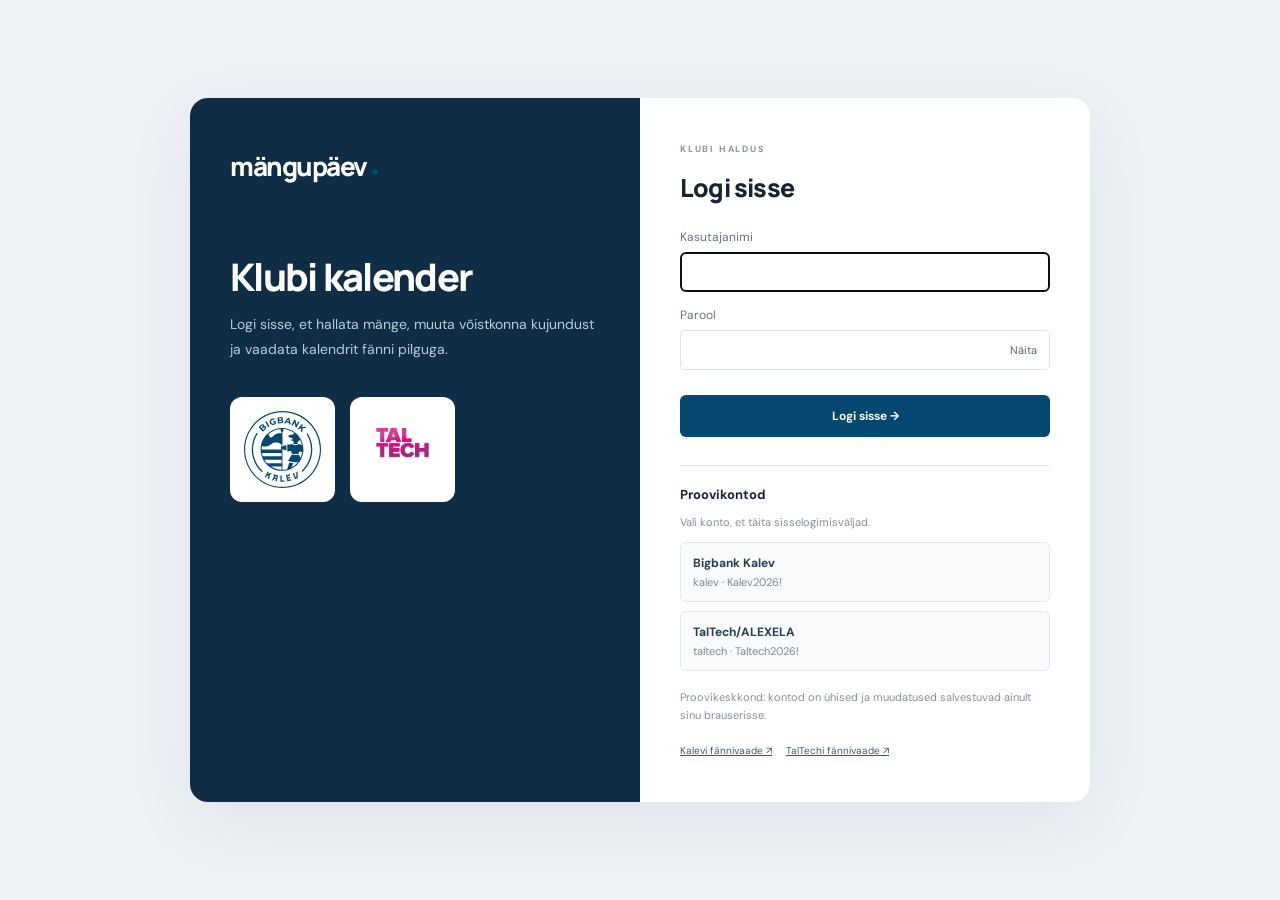
==== login.html @ 4d750b88 "Add Kalev and TalTech demo login with separate club calendars" ====
<!doctype html>
<html lang="et"><head><meta charset="utf-8"><meta name="viewport" content="width=device-width,initial-scale=1"><title>Logi sisse · mängupäev</title><link rel="stylesheet" href="style.css"></head>
<body class="login-page"><div class="login-shell"><section class="login-intro"><a class="brand" href="login.html">mängupäev<span>●</span></a><h1>Klubi kalender</h1><p>Logi sisse, et hallata mänge, muuta võistkonna kujundust ja vaadata kalendrit fänni pilguga.</p><div class="login-clubs"><img src="assets/bigbank-kalev.svg" alt="Bigbank Kalev"><img src="assets/taltech-alexela.webp" alt="TalTech/ALEXELA"></div></section><section class="login-card"><p class="eyebrow">KLUBI HALDUS</p><h2>Logi sisse</h2><form id="loginForm"><label>Kasutajanimi<input name="username" autocomplete="username" required autofocus></label><label>Parool<div class="password-field"><input name="password" type="password" autocomplete="current-password" required><button type="button" id="showPassword" aria-label="Näita parooli">Näita</button></div></label><p id="loginError" role="alert" hidden>Kasutajanimi või parool on vale.</p><button class="primary" type="submit">Logi sisse →</button></form><div class="try-accounts"><h3>Proovikontod</h3><p>Vali konto, et täita sisselogimisväljad.</p><button type="button" data-account="kalev"><b>Bigbank Kalev</b><span>kalev · Kalev2026!</span></button><button type="button" data-account="taltech"><b>TalTech/ALEXELA</b><span>taltech · Taltech2026!</span></button></div><p class="login-note">Proovikeskkond: kontod on ühised ja muudatused salvestuvad ainult sinu brauserisse.</p><div class="fan-links"><a href="index.html?club=kalev">Kalevi fännivaade ↗</a><a href="index.html?club=taltech">TalTechi fännivaade ↗</a></div></section></div><script src="auth.js"></script><script src="login.js"></script></body></html>
---- style.css ----
@import url('https://fonts.googleapis.com/css2?family=DM+Sans:wght@400;500;600;700&family=Manrope:wght@400;600;700;800&display=swap');
*{box-sizing:border-box}body{margin:0;background:#f6f7f9;color:#172334;font:14px 'DM Sans',sans-serif}button,input,select{font:inherit}button,a{cursor:pointer}button{border:0}aside{width:245px;position:fixed;height:100vh;padding:35px 25px;background:white;border-right:1px solid #e5e8ed}.brand{font:800 26px Manrope,sans-serif;text-decoration:none;color:#172334;letter-spacing:-1.5px}.brand span{color:var(--team-accent);font-size:15px;padding-left:4px}.club{margin:48px 0 35px;display:flex;gap:12px;align-items:center}.crest{display:grid;place-items:center;background:#142c46;color:white;font:800 25px Manrope;width:43px;height:49px;clip-path:polygon(0 0,100% 0,100% 75%,50% 100%,0 75%)}small{display:block;font-size:11px;color:#7f8795;font-weight:400;margin-top:6px}nav button{display:block;width:100%;text-align:left;padding:14px 12px;border-radius:7px;margin-bottom:8px;background:white;color:#727c8b}nav .active{background:#edf1f6;color:#1d334b;font-weight:700}.aside-bottom{position:absolute;bottom:30px;font-size:9px;letter-spacing:1px;color:#5f6d7f}.aside-bottom p{font-size:11px;letter-spacing:0;color:#9a9fac}main{margin-left:245px;padding:0 48px;max-width:1600px}header{height:88px;display:flex;justify-content:space-between;align-items:center;color:#788293;font-size:12px}.pill{background:#e9eeeb;color:#597164;padding:8px 12px;border-radius:20px}.hero{min-height:360px;background:var(--team-primary);border-radius:13px;display:flex;justify-content:space-between;overflow:hidden;color:white;padding:38px 42px;position:relative}.eyebrow{font-size:9px;letter-spacing:1.8px;font-weight:700;color:#8594a6;margin:0 0 15px}.hero .eyebrow{color:#b5c5d4}h1{font:800 44px/1.17 Manrope,sans-serif;letter-spacing:-1.7px;margin:0}h1 em{font-style:normal;color:#ffffff}.hero p:not(.eyebrow){font-size:12px;color:#bbc8d6;line-height:1.8}.primary{background:var(--team-accent);color:white;padding:13px 20px;border-radius:6px;font-weight:700;font-size:12px}.hero .primary{margin-top:10px}.hero small{font-size:9px;margin-top:12px;color:#9eafc0}.court{width:35%;position:relative;border:1px solid #577087;border-radius:100px 100px 0 0;margin:-90px -10px -100px 20px;transform:rotate(-17deg);display:flex;align-items:center;justify-content:center;opacity:.5}.court:before{content:'';position:absolute;width:170px;height:170px;border:1px solid #71859a;border-radius:50%}.court:after{content:'';position:absolute;width:90px;height:270px;border:1px solid #71859a;top:0}.court span{font:800 105px Manrope;color:#8298ad;transform:rotate(17deg)}.court p{position:absolute;bottom:100px;font-size:8px!important;letter-spacing:3px}.section-heading{display:flex;align-items:center;gap:18px;margin:38px 0 24px}.section-heading>div:first-child{flex:1}.section-heading .eyebrow{margin-bottom:7px}h2{font:800 25px Manrope;margin:0;letter-spacing:-.8px}.toggle{background:#e9ecf0;padding:4px;border-radius:6px}.toggle button{padding:8px 12px;background:none;color:#89919c;font-size:11px}.toggle .selected{background:white;color:#24354b;border-radius:4px;box-shadow:0 1px 3px #0001}.toolbar{display:flex;justify-content:space-between;align-items:center;margin-bottom:16px}.toolbar>div{display:flex;gap:17px;align-items:center}.arrow{background:white;border:1px solid #e3e7ec;border-radius:5px;width:29px;height:29px;color:#677486}.toolbar b{font-size:13px;min-width:120px;text-align:center}select{border:1px solid #e0e4ea;background:white;padding:8px 12px;border-radius:5px;color:#6b7788;font-size:11px}.event{display:flex;align-items:center;background:white;border:1px solid #e5e8ed;border-radius:8px;margin-bottom:11px;padding:20px 24px;gap:22px}.date{min-width:50px;text-align:center;border-right:1px solid #e9ecf0;padding-right:24px}.date b{font:800 28px Manrope;display:block}.date span{font-size:9px;color:#929ba6;text-transform:uppercase}.event-info{flex:1}.event-info h3{font:800 15px Manrope;margin:8px 0}.tag{font-size:8px;letter-spacing:.8px;color:#9e7159;background:#fcf0e8;border-radius:3px;padding:4px 6px}.tag.away{background:#edf1f5;color:#6b7f96}.meta{font-size:10px;color:#8b94a1}.time{font:700 17px Manrope;text-align:right}.time small{font-size:9px}.outline,.bottom button{padding:10px 15px;border:1px solid #e1e5eb;border-radius:5px;background:white;font-size:10px;color:#42546b}.bottom{background:#edf0f4;display:flex;gap:20px;align-items:center;padding:24px;margin-top:26px;border-radius:8px}.bottom>span{font-size:24px;color:#54718e}.bottom div{flex:1}.bottom h3{margin:0 0 7px;font-size:12px}.bottom p{font-size:10px;color:#8a94a2;margin:0}footer{display:flex;justify-content:space-between;font-weight:700;color:#9da6b0;padding:30px 0;font-size:11px}footer span{font-size:9px;font-weight:400}dialog{border:0;border-radius:14px;width:460px;max-width:95vw;padding:30px;color:#172334;box-shadow:0 24px 100px #12243c44}dialog::backdrop{background:#10243a88}dialog p{line-height:1.7;color:#6b7889;font-size:13px}dialog h2{margin-bottom:20px}.close{float:right;background:none;font-size:24px;color:#7f8995}label{display:block;font-size:12px;margin:15px 0;color:#657286}input,form select{display:block;width:100%;padding:11px;border:1px solid #dbe1e8;border-radius:5px;margin-top:7px}.form-row{display:flex;gap:16px}.form-row label{width:50%}form .primary{width:100%;margin-top:10px}.notice{padding:16px;background:#f2f5f8;margin-top:20px;border-radius:6px;font-size:12px}.notice p{font-size:11px}.grid{display:grid;grid-template-columns:repeat(7,1fr);gap:1px;background:#e1e6ec;border:1px solid #e1e6ec}.cell{min-height:105px;background:white;padding:9px;font-size:11px}.cell.empty{background:#f2f4f7}.cell button{background:#fbece6;display:block;width:100%;text-align:left;padding:5px;margin-top:6px;font-size:9px;border-radius:3px;color:#7b4a36}.weekday{padding:10px;background:#edf1f5;text-align:center;font-size:10px}.empty-state{padding:40px;text-align:center;color:#7b8797;background:white;border-radius:8px}.delete{color:#a84343;background:none;padding:8px;font-size:11px}[hidden]{display:none!important}@media(max-width:900px){aside{width:185px;padding:25px 16px}main{margin-left:185px;padding:0 25px}.brand{font-size:23px}.hero{padding:30px}.court{display:none}h1{font-size:36px}.event{gap:13px;padding:18px 13px}.date{padding-right:13px}.bottom{gap:12px}.bottom button{max-width:110px}}@media(max-width:650px){aside{position:static;width:100%;height:auto;padding:18px 20px;display:flex;align-items:center;justify-content:space-between}.club,.aside-bottom{display:none}nav{display:flex}nav button{font-size:10px;padding:8px;margin:0;width:auto}.brand{font-size:21px}main{margin:0;padding:0 18px}header{height:60px}.hero{padding:27px 23px;min-height:330px}h1{font-size:34px}.hero .eyebrow{font-size:8px;letter-spacing:1px}.section-heading{margin-top:28px;flex-wrap:wrap}.section-heading h2{font-size:23px}.event{flex-wrap:wrap}.event-info{min-width:145px}.event .outline{margin-left:auto}.bottom{align-items:flex-start;flex-wrap:wrap}.bottom button{max-width:none;margin-left:35px}footer{gap:15px}.cell{min-height:85px;padding:5px}.cell button{font-size:8px;overflow-wrap:anywhere}.desktop{display:none}}

:root{--team-primary:#044771;--team-accent:#044771}.club-logo{width:48px;height:52px;object-fit:contain}.hero{background:var(--team-primary);align-items:center;min-height:290px}.hero>div:first-child{max-width:65%}.hero .primary{background:white;color:var(--team-primary)}.hero-logo{background:white;border-radius:50%;width:200px;height:200px;padding:28px;display:grid;place-items:center}.hero-logo img{width:100%;height:100%;object-fit:contain}.hero h1{font-size:42px}.hero p:not(.eyebrow){color:#fff}.hero small,.hero .eyebrow{color:#e2eef7}.periods{display:flex;gap:8px;margin-bottom:20px;flex-wrap:wrap}.periods button{padding:10px 16px;background:#e9edf2;color:#657286;border-radius:6px;font-size:12px}.periods .selected{background:var(--team-primary);color:white}.game-facts{display:flex;gap:14px;flex-wrap:wrap;color:#64758a;font-size:11px;margin-top:10px}.game-notes{white-space:pre-wrap;line-height:1.6;font-size:12px;margin:10px 0 0;color:#435469;overflow-wrap:anywhere}.ticket-link{color:var(--team-primary);display:inline-block;font-size:11px;margin-top:10px}.date{min-width:80px}.date span{font-size:10px;white-space:nowrap}.export-row{text-align:right;margin-top:22px}textarea{font:inherit;width:100%;display:block;border:1px solid #dbe1e8;border-radius:5px;margin-top:7px;padding:11px;resize:vertical}input[type=color]{height:42px;padding:4px}nav .active{color:var(--team-primary)}.event-info h3{overflow-wrap:anywhere}.tag{background:#edf3f8;color:var(--team-primary)}@media(max-width:650px){.hero-logo{width:95px;height:95px;padding:13px;flex-shrink:0}.hero{gap:12px;padding:25px 20px;min-height:270px}.hero h1{font-size:28px}.hero>div:first-child{max-width:calc(100% - 105px)}.hero .primary{padding:11px;font-size:10px}.hero .eyebrow{font-size:7px}.hero p:not(.eyebrow){font-size:11px}.hero small{font-size:8px}.section-heading{gap:10px}.event{align-items:flex-start}.event-info{min-width:130px}.date{min-width:60px}.time{font-size:15px}}

.nav-link{display:block;font:inherit;font-size:11px;text-decoration:none;color:#6b7889;padding:12px;background:none;text-align:left}.login-page{min-height:100vh;display:grid;place-items:center;padding:35px 20px;background:#eef2f6}.login-shell{display:grid;grid-template-columns:1fr 1fr;width:900px;max-width:100%;background:white;border-radius:18px;box-shadow:0 20px 70px #17304712;overflow:hidden}.login-intro{padding:50px 40px;background:#102d46;color:white}.login-intro .brand{color:white}.login-intro h1{margin-top:70px;font-size:38px}.login-intro p{line-height:1.8;color:#b9cad9}.login-clubs{display:flex;gap:15px;margin-top:35px}.login-clubs img{width:105px;height:105px;object-fit:contain;background:white;border-radius:12px;padding:14px}.login-card{padding:45px 40px}.login-card h2{margin-bottom:24px}.login-card form>.primary{width:100%;margin-top:10px}.password-field{display:flex;border:1px solid #dbe1e8;border-radius:5px;margin-top:7px;overflow:hidden}.password-field input{border:0;margin:0;min-width:0}.password-field button{background:white;font-size:11px;color:#53677c;padding:0 12px}.try-accounts{margin-top:28px;border-top:1px solid #e5e9ef;padding-top:20px}.try-accounts h3{font-size:13px;margin:0}.try-accounts p,.login-note{font-size:11px;line-height:1.6;color:#8390a0}.try-accounts button{display:block;width:100%;text-align:left;border:1px solid #e1e7ed;background:#f8fafc;padding:12px;border-radius:6px;margin-top:9px}.try-accounts b{display:block;color:#253e55;font-size:12px}.try-accounts span{display:block;margin-top:4px;color:#7a899a;font-size:11px}.fan-links{display:flex;gap:14px;margin-top:20px}.fan-links a{font-size:10px;color:#365c7c}.login-note{margin-top:18px}#loginError{color:#a52239;font-size:12px}@media(max-width:650px){.login-shell{grid-template-columns:1fr}.login-intro{padding:25px}.login-intro h1{margin-top:30px;font-size:28px}.login-intro p{font-size:12px}.login-clubs{margin-top:20px}.login-clubs img{width:65px;height:65px;padding:8px}.login-card{padding:28px 25px}.login-page{padding:15px}nav .nav-link{font-size:9px;padding:8px}.login-intro .brand{font-size:24px}}
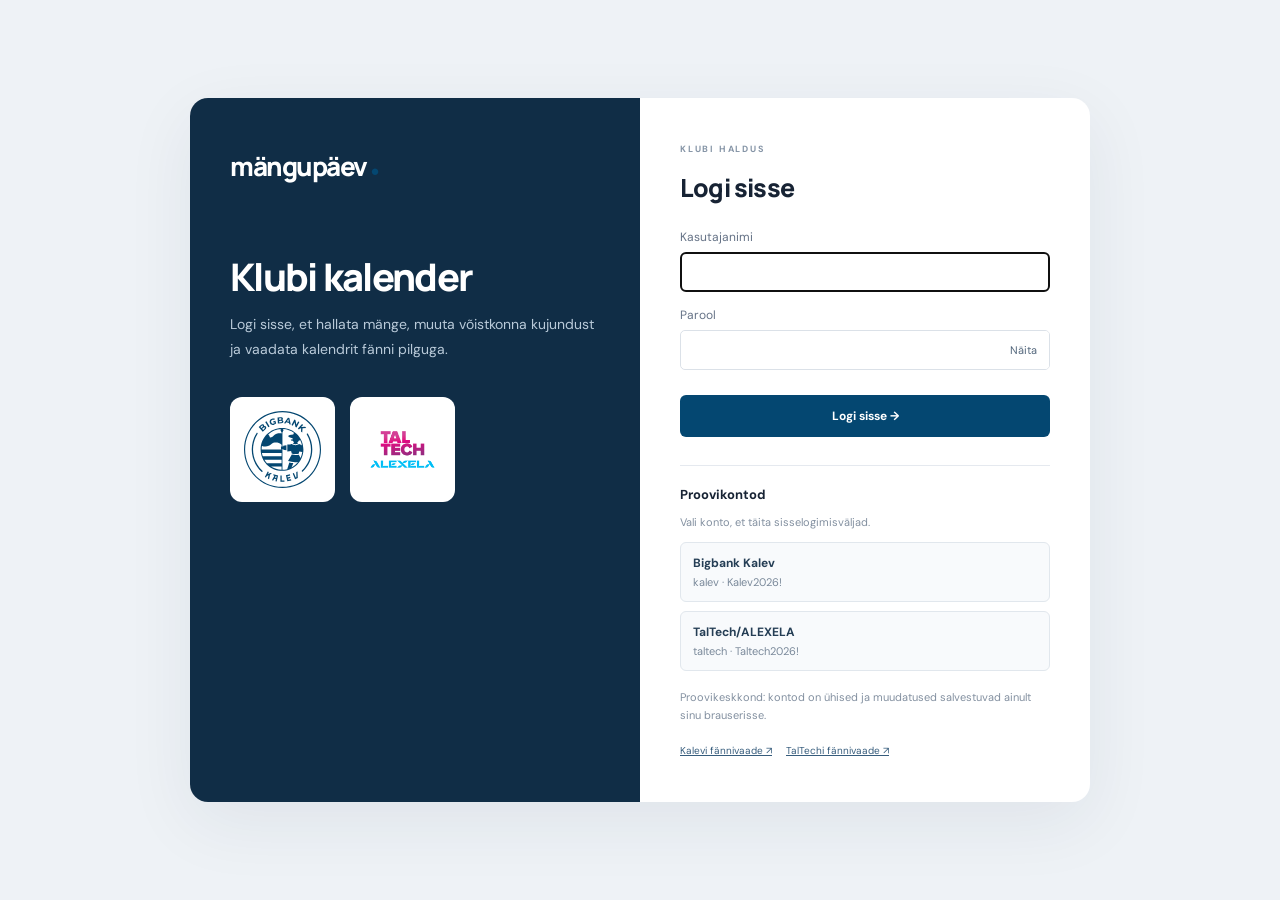
==== commit 3ae52ee5: "Use official TalTech logo with blue Alexela lettering" ====
--- a/login.html
+++ b/login.html
@@ -1,3 +1,3 @@
 <!doctype html>
-<html lang="et"><head><meta charset="utf-8"><meta name="viewport" content="width=device-width,initial-scale=1"><title>Logi sisse · mängupäev</title><link rel="stylesheet" href="style.css"></head>
-<body class="login-page"><div class="login-shell"><section class="login-intro"><a class="brand" href="login.html">mängupäev<span>●</span></a><h1>Klubi kalender</h1><p>Logi sisse, et hallata mänge, muuta võistkonna kujundust ja vaadata kalendrit fänni pilguga.</p><div class="login-clubs"><img src="assets/bigbank-kalev.svg" alt="Bigbank Kalev"><img src="assets/taltech-alexela.webp" alt="TalTech/ALEXELA"></div></section><section class="login-card"><p class="eyebrow">KLUBI HALDUS</p><h2>Logi sisse</h2><form id="loginForm"><label>Kasutajanimi<input name="username" autocomplete="username" required autofocus></label><label>Parool<div class="password-field"><input name="password" type="password" autocomplete="current-password" required><button type="button" id="showPassword" aria-label="Näita parooli">Näita</button></div></label><p id="loginError" role="alert" hidden>Kasutajanimi või parool on vale.</p><button class="primary" type="submit">Logi sisse →</button></form><div class="try-accounts"><h3>Proovikontod</h3><p>Vali konto, et täita sisselogimisväljad.</p><button type="button" data-account="kalev"><b>Bigbank Kalev</b><span>kalev · Kalev2026!</span></button><button type="button" data-account="taltech"><b>TalTech/ALEXELA</b><span>taltech · Taltech2026!</span></button></div><p class="login-note">Proovikeskkond: kontod on ühised ja muudatused salvestuvad ainult sinu brauserisse.</p><div class="fan-links"><a href="index.html?club=kalev">Kalevi fännivaade ↗</a><a href="index.html?club=taltech">TalTechi fännivaade ↗</a></div></section></div><script src="auth.js"></script><script src="login.js"></script></body></html>
+<html lang="et"><head><meta charset="utf-8"><meta name="viewport" content="width=device-width,initial-scale=1"><title>Logi sisse · mängupäev</title><link rel="stylesheet" href="style.css?v=20261117-logo"></head>
+<body class="login-page"><div class="login-shell"><section class="login-intro"><a class="brand" href="login.html">mängupäev<span>●</span></a><h1>Klubi kalender</h1><p>Logi sisse, et hallata mänge, muuta võistkonna kujundust ja vaadata kalendrit fänni pilguga.</p><div class="login-clubs"><img src="assets/bigbank-kalev.svg" alt="Bigbank Kalev"><img src="assets/taltech-alexela-blue.webp" alt="TalTech/ALEXELA"></div></section><section class="login-card"><p class="eyebrow">KLUBI HALDUS</p><h2>Logi sisse</h2><form id="loginForm"><label>Kasutajanimi<input name="username" autocomplete="username" required autofocus></label><label>Parool<div class="password-field"><input name="password" type="password" autocomplete="current-password" required><button type="button" id="showPassword" aria-label="Näita parooli">Näita</button></div></label><p id="loginError" role="alert" hidden>Kasutajanimi või parool on vale.</p><button class="primary" type="submit">Logi sisse →</button></form><div class="try-accounts"><h3>Proovikontod</h3><p>Vali konto, et täita sisselogimisväljad.</p><button type="button" data-account="kalev"><b>Bigbank Kalev</b><span>kalev · Kalev2026!</span></button><button type="button" data-account="taltech"><b>TalTech/ALEXELA</b><span>taltech · Taltech2026!</span></button></div><p class="login-note">Proovikeskkond: kontod on ühised ja muudatused salvestuvad ainult sinu brauserisse.</p><div class="fan-links"><a href="index.html?club=kalev">Kalevi fännivaade ↗</a><a href="index.html?club=taltech">TalTechi fännivaade ↗</a></div></section></div><script src="auth.js?v=20261117-logo"></script><script src="login.js?v=20261117-logo"></script></body></html>
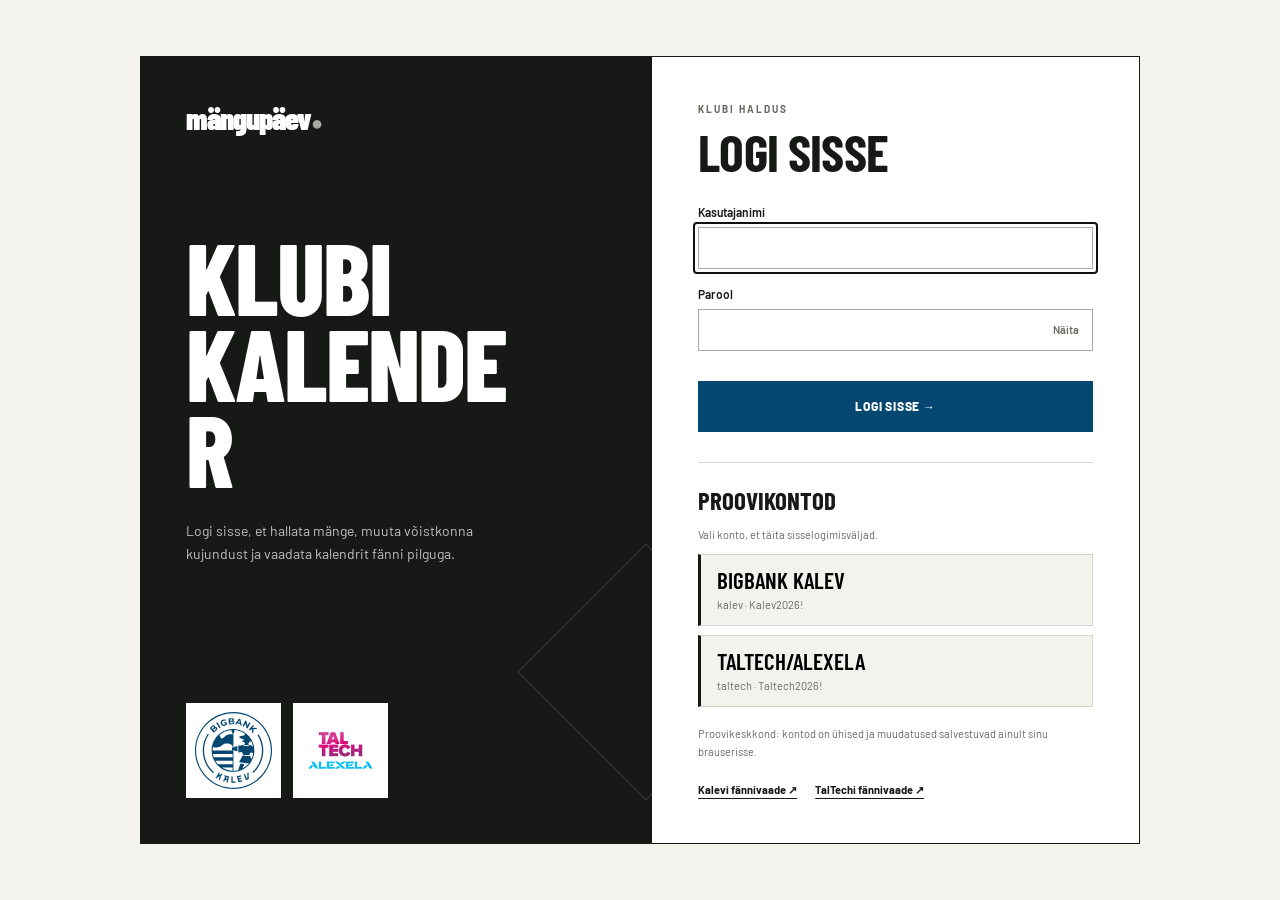
==== commit 76fbb134: "Explore bold editorial sports design across calendar and login" ====
--- a/login.html
+++ b/login.html
@@ -1,3 +1,3 @@
 <!doctype html>
-<html lang="et"><head><meta charset="utf-8"><meta name="viewport" content="width=device-width,initial-scale=1"><title>Logi sisse · mängupäev</title><link rel="stylesheet" href="style.css?v=20261117-logo"></head>
-<body class="login-page"><div class="login-shell"><section class="login-intro"><a class="brand" href="login.html">mängupäev<span>●</span></a><h1>Klubi kalender</h1><p>Logi sisse, et hallata mänge, muuta võistkonna kujundust ja vaadata kalendrit fänni pilguga.</p><div class="login-clubs"><img src="assets/bigbank-kalev.svg" alt="Bigbank Kalev"><img src="assets/taltech-alexela-blue.webp" alt="TalTech/ALEXELA"></div></section><section class="login-card"><p class="eyebrow">KLUBI HALDUS</p><h2>Logi sisse</h2><form id="loginForm"><label>Kasutajanimi<input name="username" autocomplete="username" required autofocus></label><label>Parool<div class="password-field"><input name="password" type="password" autocomplete="current-password" required><button type="button" id="showPassword" aria-label="Näita parooli">Näita</button></div></label><p id="loginError" role="alert" hidden>Kasutajanimi või parool on vale.</p><button class="primary" type="submit">Logi sisse →</button></form><div class="try-accounts"><h3>Proovikontod</h3><p>Vali konto, et täita sisselogimisväljad.</p><button type="button" data-account="kalev"><b>Bigbank Kalev</b><span>kalev · Kalev2026!</span></button><button type="button" data-account="taltech"><b>TalTech/ALEXELA</b><span>taltech · Taltech2026!</span></button></div><p class="login-note">Proovikeskkond: kontod on ühised ja muudatused salvestuvad ainult sinu brauserisse.</p><div class="fan-links"><a href="index.html?club=kalev">Kalevi fännivaade ↗</a><a href="index.html?club=taltech">TalTechi fännivaade ↗</a></div></section></div><script src="auth.js?v=20261117-logo"></script><script src="login.js?v=20261117-logo"></script></body></html>
+<html lang="et"><head><meta charset="utf-8"><meta name="viewport" content="width=device-width,initial-scale=1"><title>Logi sisse · mängupäev</title><link rel="stylesheet" href="style.css?v=20261117-sport"></head>
+<body class="login-page"><div class="login-shell"><section class="login-intro"><a class="brand" href="login.html">mängupäev<span>●</span></a><h1>Klubi kalender</h1><p>Logi sisse, et hallata mänge, muuta võistkonna kujundust ja vaadata kalendrit fänni pilguga.</p><div class="login-clubs"><img src="assets/bigbank-kalev.svg" alt="Bigbank Kalev"><img src="assets/taltech-alexela-blue.webp" alt="TalTech/ALEXELA"></div></section><section class="login-card"><p class="eyebrow">KLUBI HALDUS</p><h2>Logi sisse</h2><form id="loginForm"><label>Kasutajanimi<input name="username" autocomplete="username" required autofocus></label><label>Parool<div class="password-field"><input name="password" type="password" autocomplete="current-password" required><button type="button" id="showPassword" aria-label="Näita parooli">Näita</button></div></label><p id="loginError" role="alert" hidden>Kasutajanimi või parool on vale.</p><button class="primary" type="submit">Logi sisse →</button></form><div class="try-accounts"><h3>Proovikontod</h3><p>Vali konto, et täita sisselogimisväljad.</p><button type="button" data-account="kalev"><b>Bigbank Kalev</b><span>kalev · Kalev2026!</span></button><button type="button" data-account="taltech"><b>TalTech/ALEXELA</b><span>taltech · Taltech2026!</span></button></div><p class="login-note">Proovikeskkond: kontod on ühised ja muudatused salvestuvad ainult sinu brauserisse.</p><div class="fan-links"><a href="index.html?club=kalev">Kalevi fännivaade ↗</a><a href="index.html?club=taltech">TalTechi fännivaade ↗</a></div></section></div><script src="auth.js?v=20261117-sport"></script><script src="login.js?v=20261117-sport"></script></body></html>
--- a/style.css
+++ b/style.css
@@ -1,6 +1,9 @@
-@import url('https://fonts.googleapis.com/css2?family=DM+Sans:wght@400;500;600;700&family=Manrope:wght@400;600;700;800&display=swap');
-*{box-sizing:border-box}body{margin:0;background:#f6f7f9;color:#172334;font:14px 'DM Sans',sans-serif}button,input,select{font:inherit}button,a{cursor:pointer}button{border:0}aside{width:245px;position:fixed;height:100vh;padding:35px 25px;background:white;border-right:1px solid #e5e8ed}.brand{font:800 26px Manrope,sans-serif;text-decoration:none;color:#172334;letter-spacing:-1.5px}.brand span{color:var(--team-accent);font-size:15px;padding-left:4px}.club{margin:48px 0 35px;display:flex;gap:12px;align-items:center}.crest{display:grid;place-items:center;background:#142c46;color:white;font:800 25px Manrope;width:43px;height:49px;clip-path:polygon(0 0,100% 0,100% 75%,50% 100%,0 75%)}small{display:block;font-size:11px;color:#7f8795;font-weight:400;margin-top:6px}nav button{display:block;width:100%;text-align:left;padding:14px 12px;border-radius:7px;margin-bottom:8px;background:white;color:#727c8b}nav .active{background:#edf1f6;color:#1d334b;font-weight:700}.aside-bottom{position:absolute;bottom:30px;font-size:9px;letter-spacing:1px;color:#5f6d7f}.aside-bottom p{font-size:11px;letter-spacing:0;color:#9a9fac}main{margin-left:245px;padding:0 48px;max-width:1600px}header{height:88px;display:flex;justify-content:space-between;align-items:center;color:#788293;font-size:12px}.pill{background:#e9eeeb;color:#597164;padding:8px 12px;border-radius:20px}.hero{min-height:360px;background:var(--team-primary);border-radius:13px;display:flex;justify-content:space-between;overflow:hidden;color:white;padding:38px 42px;position:relative}.eyebrow{font-size:9px;letter-spacing:1.8px;font-weight:700;color:#8594a6;margin:0 0 15px}.hero .eyebrow{color:#b5c5d4}h1{font:800 44px/1.17 Manrope,sans-serif;letter-spacing:-1.7px;margin:0}h1 em{font-style:normal;color:#ffffff}.hero p:not(.eyebrow){font-size:12px;color:#bbc8d6;line-height:1.8}.primary{background:var(--team-accent);color:white;padding:13px 20px;border-radius:6px;font-weight:700;font-size:12px}.hero .primary{margin-top:10px}.hero small{font-size:9px;margin-top:12px;color:#9eafc0}.court{width:35%;position:relative;border:1px solid #577087;border-radius:100px 100px 0 0;margin:-90px -10px -100px 20px;transform:rotate(-17deg);display:flex;align-items:center;justify-content:center;opacity:.5}.court:before{content:'';position:absolute;width:170px;height:170px;border:1px solid #71859a;border-radius:50%}.court:after{content:'';position:absolute;width:90px;height:270px;border:1px solid #71859a;top:0}.court span{font:800 105px Manrope;color:#8298ad;transform:rotate(17deg)}.court p{position:absolute;bottom:100px;font-size:8px!important;letter-spacing:3px}.section-heading{display:flex;align-items:center;gap:18px;margin:38px 0 24px}.section-heading>div:first-child{flex:1}.section-heading .eyebrow{margin-bottom:7px}h2{font:800 25px Manrope;margin:0;letter-spacing:-.8px}.toggle{background:#e9ecf0;padding:4px;border-radius:6px}.toggle button{padding:8px 12px;background:none;color:#89919c;font-size:11px}.toggle .selected{background:white;color:#24354b;border-radius:4px;box-shadow:0 1px 3px #0001}.toolbar{display:flex;justify-content:space-between;align-items:center;margin-bottom:16px}.toolbar>div{display:flex;gap:17px;align-items:center}.arrow{background:white;border:1px solid #e3e7ec;border-radius:5px;width:29px;height:29px;color:#677486}.toolbar b{font-size:13px;min-width:120px;text-align:center}select{border:1px solid #e0e4ea;background:white;padding:8px 12px;border-radius:5px;color:#6b7788;font-size:11px}.event{display:flex;align-items:center;background:white;border:1px solid #e5e8ed;border-radius:8px;margin-bottom:11px;padding:20px 24px;gap:22px}.date{min-width:50px;text-align:center;border-right:1px solid #e9ecf0;padding-right:24px}.date b{font:800 28px Manrope;display:block}.date span{font-size:9px;color:#929ba6;text-transform:uppercase}.event-info{flex:1}.event-info h3{font:800 15px Manrope;margin:8px 0}.tag{font-size:8px;letter-spacing:.8px;color:#9e7159;background:#fcf0e8;border-radius:3px;padding:4px 6px}.tag.away{background:#edf1f5;color:#6b7f96}.meta{font-size:10px;color:#8b94a1}.time{font:700 17px Manrope;text-align:right}.time small{font-size:9px}.outline,.bottom button{padding:10px 15px;border:1px solid #e1e5eb;border-radius:5px;background:white;font-size:10px;color:#42546b}.bottom{background:#edf0f4;display:flex;gap:20px;align-items:center;padding:24px;margin-top:26px;border-radius:8px}.bottom>span{font-size:24px;color:#54718e}.bottom div{flex:1}.bottom h3{margin:0 0 7px;font-size:12px}.bottom p{font-size:10px;color:#8a94a2;margin:0}footer{display:flex;justify-content:space-between;font-weight:700;color:#9da6b0;padding:30px 0;font-size:11px}footer span{font-size:9px;font-weight:400}dialog{border:0;border-radius:14px;width:460px;max-width:95vw;padding:30px;color:#172334;box-shadow:0 24px 100px #12243c44}dialog::backdrop{background:#10243a88}dialog p{line-height:1.7;color:#6b7889;font-size:13px}dialog h2{margin-bottom:20px}.close{float:right;background:none;font-size:24px;color:#7f8995}label{display:block;font-size:12px;margin:15px 0;color:#657286}input,form select{display:block;width:100%;padding:11px;border:1px solid #dbe1e8;border-radius:5px;margin-top:7px}.form-row{display:flex;gap:16px}.form-row label{width:50%}form .primary{width:100%;margin-top:10px}.notice{padding:16px;background:#f2f5f8;margin-top:20px;border-radius:6px;font-size:12px}.notice p{font-size:11px}.grid{display:grid;grid-template-columns:repeat(7,1fr);gap:1px;background:#e1e6ec;border:1px solid #e1e6ec}.cell{min-height:105px;background:white;padding:9px;font-size:11px}.cell.empty{background:#f2f4f7}.cell button{background:#fbece6;display:block;width:100%;text-align:left;padding:5px;margin-top:6px;font-size:9px;border-radius:3px;color:#7b4a36}.weekday{padding:10px;background:#edf1f5;text-align:center;font-size:10px}.empty-state{padding:40px;text-align:center;color:#7b8797;background:white;border-radius:8px}.delete{color:#a84343;background:none;padding:8px;font-size:11px}[hidden]{display:none!important}@media(max-width:900px){aside{width:185px;padding:25px 16px}main{margin-left:185px;padding:0 25px}.brand{font-size:23px}.hero{padding:30px}.court{display:none}h1{font-size:36px}.event{gap:13px;padding:18px 13px}.date{padding-right:13px}.bottom{gap:12px}.bottom button{max-width:110px}}@media(max-width:650px){aside{position:static;width:100%;height:auto;padding:18px 20px;display:flex;align-items:center;justify-content:space-between}.club,.aside-bottom{display:none}nav{display:flex}nav button{font-size:10px;padding:8px;margin:0;width:auto}.brand{font-size:21px}main{margin:0;padding:0 18px}header{height:60px}.hero{padding:27px 23px;min-height:330px}h1{font-size:34px}.hero .eyebrow{font-size:8px;letter-spacing:1px}.section-heading{margin-top:28px;flex-wrap:wrap}.section-heading h2{font-size:23px}.event{flex-wrap:wrap}.event-info{min-width:145px}.event .outline{margin-left:auto}.bottom{align-items:flex-start;flex-wrap:wrap}.bottom button{max-width:none;margin-left:35px}footer{gap:15px}.cell{min-height:85px;padding:5px}.cell button{font-size:8px;overflow-wrap:anywhere}.desktop{display:none}}
-
-:root{--team-primary:#044771;--team-accent:#044771}.club-logo{width:48px;height:52px;object-fit:contain}.hero{background:var(--team-primary);align-items:center;min-height:290px}.hero>div:first-child{max-width:65%}.hero .primary{background:white;color:var(--team-primary)}.hero-logo{background:white;border-radius:50%;width:200px;height:200px;padding:28px;display:grid;place-items:center}.hero-logo img{width:100%;height:100%;object-fit:contain}.hero h1{font-size:42px}.hero p:not(.eyebrow){color:#fff}.hero small,.hero .eyebrow{color:#e2eef7}.periods{display:flex;gap:8px;margin-bottom:20px;flex-wrap:wrap}.periods button{padding:10px 16px;background:#e9edf2;color:#657286;border-radius:6px;font-size:12px}.periods .selected{background:var(--team-primary);color:white}.game-facts{display:flex;gap:14px;flex-wrap:wrap;color:#64758a;font-size:11px;margin-top:10px}.game-notes{white-space:pre-wrap;line-height:1.6;font-size:12px;margin:10px 0 0;color:#435469;overflow-wrap:anywhere}.ticket-link{color:var(--team-primary);display:inline-block;font-size:11px;margin-top:10px}.date{min-width:80px}.date span{font-size:10px;white-space:nowrap}.export-row{text-align:right;margin-top:22px}textarea{font:inherit;width:100%;display:block;border:1px solid #dbe1e8;border-radius:5px;margin-top:7px;padding:11px;resize:vertical}input[type=color]{height:42px;padding:4px}nav .active{color:var(--team-primary)}.event-info h3{overflow-wrap:anywhere}.tag{background:#edf3f8;color:var(--team-primary)}@media(max-width:650px){.hero-logo{width:95px;height:95px;padding:13px;flex-shrink:0}.hero{gap:12px;padding:25px 20px;min-height:270px}.hero h1{font-size:28px}.hero>div:first-child{max-width:calc(100% - 105px)}.hero .primary{padding:11px;font-size:10px}.hero .eyebrow{font-size:7px}.hero p:not(.eyebrow){font-size:11px}.hero small{font-size:8px}.section-heading{gap:10px}.event{align-items:flex-start}.event-info{min-width:130px}.date{min-width:60px}.time{font-size:15px}}
-
-.nav-link{display:block;font:inherit;font-size:11px;text-decoration:none;color:#6b7889;padding:12px;background:none;text-align:left}.login-page{min-height:100vh;display:grid;place-items:center;padding:35px 20px;background:#eef2f6}.login-shell{display:grid;grid-template-columns:1fr 1fr;width:900px;max-width:100%;background:white;border-radius:18px;box-shadow:0 20px 70px #17304712;overflow:hidden}.login-intro{padding:50px 40px;background:#102d46;color:white}.login-intro .brand{color:white}.login-intro h1{margin-top:70px;font-size:38px}.login-intro p{line-height:1.8;color:#b9cad9}.login-clubs{display:flex;gap:15px;margin-top:35px}.login-clubs img{width:105px;height:105px;object-fit:contain;background:white;border-radius:12px;padding:14px}.login-card{padding:45px 40px}.login-card h2{margin-bottom:24px}.login-card form>.primary{width:100%;margin-top:10px}.password-field{display:flex;border:1px solid #dbe1e8;border-radius:5px;margin-top:7px;overflow:hidden}.password-field input{border:0;margin:0;min-width:0}.password-field button{background:white;font-size:11px;color:#53677c;padding:0 12px}.try-accounts{margin-top:28px;border-top:1px solid #e5e9ef;padding-top:20px}.try-accounts h3{font-size:13px;margin:0}.try-accounts p,.login-note{font-size:11px;line-height:1.6;color:#8390a0}.try-accounts button{display:block;width:100%;text-align:left;border:1px solid #e1e7ed;background:#f8fafc;padding:12px;border-radius:6px;margin-top:9px}.try-accounts b{display:block;color:#253e55;font-size:12px}.try-accounts span{display:block;margin-top:4px;color:#7a899a;font-size:11px}.fan-links{display:flex;gap:14px;margin-top:20px}.fan-links a{font-size:10px;color:#365c7c}.login-note{margin-top:18px}#loginError{color:#a52239;font-size:12px}@media(max-width:650px){.login-shell{grid-template-columns:1fr}.login-intro{padding:25px}.login-intro h1{margin-top:30px;font-size:28px}.login-intro p{font-size:12px}.login-clubs{margin-top:20px}.login-clubs img{width:65px;height:65px;padding:8px}.login-card{padding:28px 25px}.login-page{padding:15px}nav .nav-link{font-size:9px;padding:8px}.login-intro .brand{font-size:24px}}
+@import url('https://fonts.googleapis.com/css2?family=Barlow+Condensed:wght@500;600;700;800;900&family=Barlow:wght@400;500;600;700;800&display=swap');
+:root{--team-primary:#044771;--team-accent:#044771;--ink:#171917;--paper:#f3f2ed;--line:#d5d5ce;--muted:#666961;--display:'Barlow Condensed','Arial Narrow',Impact,sans-serif}*{box-sizing:border-box}body{margin:0;background:var(--paper);color:var(--ink);font:15px 'Barlow',Arial,sans-serif}button,input,textarea,select{font:inherit}button,a{-webkit-tap-highlight-color:transparent}button{cursor:pointer;border:0}a{color:inherit}button,a,input,select,textarea{outline-offset:5px}button:focus-visible,a:focus-visible{outline:3px solid var(--team-accent)}button{transition:background .16s,color .16s,transform .16s}button:active{transform:translateY(2px)}[hidden]{display:none!important}aside{min-height:88px;background:var(--ink);color:white;display:flex;align-items:center;gap:38px;padding:18px max(28px,calc((100vw - 1240px)/2));border-bottom:4px solid var(--team-accent)}.brand{font:900 31px/1 var(--display);letter-spacing:-1px;text-decoration:none;white-space:nowrap}.brand span{color:#a7aaa1;font-size:20px}.club{display:flex;gap:10px;align-items:center;padding-left:28px;border-left:1px solid #ffffff35}.club-logo{width:43px;height:43px;object-fit:contain;background:white;padding:4px}.club strong{font-size:13px;white-space:nowrap}small{display:block;font-size:11px;color:var(--muted);font-weight:400;margin-top:6px}nav{display:flex;align-items:center;gap:5px;margin-left:auto;flex-wrap:wrap}nav button,.nav-link{color:#b8bcb6;background:transparent;padding:12px;font-size:12px;text-decoration:none;white-space:nowrap}nav button.active{color:white;border-bottom:2px solid white}nav button:hover,.nav-link:hover{color:white;background:#ffffff12}#publicLink{font-size:10px}main{max-width:1240px;margin:0 auto;padding:0 28px}header{display:flex;justify-content:space-between;align-items:center;height:65px;font-size:10px;text-transform:uppercase;letter-spacing:1.8px;font-weight:700;color:var(--muted)}header span:last-child{color:var(--ink)}.hero{min-height:360px;display:grid;grid-template-columns:minmax(0,1fr) 280px;gap:50px;align-items:center;padding:42px 48px 48px;border:1px solid var(--ink);border-top:7px solid var(--team-primary);background:#fff;position:relative;overflow:hidden}.hero:after{content:'';position:absolute;bottom:0;right:0;width:110px;height:10px;background:var(--team-primary)}.eyebrow{font-size:10px;letter-spacing:2px;font-weight:700;margin:0 0 18px;color:var(--muted)}h1,h2,h3{font-family:var(--display);text-transform:uppercase}h1{font-size:clamp(56px,7.5vw,106px);font-weight:800;line-height:.88;letter-spacing:-1.7px;margin:0;overflow-wrap:anywhere}h1 em{font-style:normal}h2{font-size:45px;line-height:1;font-weight:700;letter-spacing:-.7px;margin:0}.hero p:not(.eyebrow){line-height:1.6;font-size:14px;max-width:470px;margin:22px 0;color:var(--muted)}.primary{padding:17px 25px;background:var(--team-accent);color:white;text-transform:uppercase;letter-spacing:.8px;font-weight:800;font-size:12px;border:1px solid var(--team-accent);min-height:48px}.primary:hover{background:var(--ink);border-color:var(--ink)}.hero .primary{background:var(--ink);border-color:var(--ink);box-shadow:4px 4px 0 var(--team-primary)}.hero .primary:hover{background:var(--team-primary)}.hero small{font-size:10px;margin-top:16px}.hero-logo{width:245px;height:245px;background:white;border:1px solid var(--line);padding:25px;position:relative;transform:rotate(5deg);box-shadow:10px 10px 0 var(--paper)}.hero-logo:before{content:'KLUBI KALENDER';font-size:9px;letter-spacing:2px;font-weight:700;position:absolute;left:0;right:0;top:12px;text-align:center;color:var(--muted)}.hero-logo img{width:100%;height:100%;object-fit:contain}.next-game{display:grid;grid-template-columns:135px minmax(0,1fr) auto;gap:24px;align-items:center;background:var(--team-primary);color:white;padding:23px 30px;margin-top:16px}.next-game .eyebrow{margin:0 0 5px;color:#fff;font-size:9px;opacity:.75}.next-game .next-title{font:600 29px/1.1 var(--display);text-transform:uppercase}.next-game .next-meta{font-size:12px;opacity:.85;margin-top:7px}.next-game .next-date{font:700 33px/1 var(--display)}.next-game .outline{background:transparent;color:white;border-color:#ffffff80}.next-game .outline:hover{background:white;color:var(--team-primary)}.section-heading{display:flex;align-items:center;gap:15px;margin:54px 0 28px}.section-heading>div:first-child{flex:1}.toggle{display:flex;border:1px solid var(--ink);padding:3px}.toggle button{font-weight:700;font-size:11px;padding:10px 15px;background:transparent;color:var(--muted)}.toggle .selected{background:var(--ink);color:white}.periods{display:flex;gap:28px;border-bottom:1px solid var(--line);margin-bottom:20px}.periods button{background:transparent;padding:0 0 16px;font-size:12px;font-weight:700;color:var(--muted);border-bottom:3px solid transparent;margin-bottom:-1px}.periods button.selected{color:var(--ink);border-color:var(--team-primary)}.toolbar{display:flex;justify-content:space-between;align-items:center;margin-bottom:18px;min-height:40px}.toolbar>div{display:flex;gap:15px;align-items:center}.toolbar b{font-size:13px;min-width:140px;text-align:center}.arrow{width:38px;height:38px;background:white;border:1px solid var(--line);font-size:20px}.arrow:hover{background:var(--ink);color:white}select{padding:11px 32px 11px 12px;border:1px solid var(--line);border-radius:0;background:white;color:var(--ink);font-size:12px}.event{display:flex;gap:26px;align-items:center;background:white;border:1px solid var(--line);border-left:4px solid var(--team-primary);padding:24px 26px;margin-bottom:12px;transition:border-color .2s}.event:hover{border-color:var(--ink)}.date{min-width:80px;text-align:center;padding-right:24px;border-right:1px solid var(--line);font-variant-numeric:tabular-nums}.date b{display:block;font:700 58px/.9 var(--display);letter-spacing:-1px}.date span{display:block;font-size:10px;color:var(--muted);white-space:nowrap;margin-top:8px}.event-info{flex:1;min-width:0}.event-info h3{font-size:27px;line-height:1.05;font-weight:600;margin:10px 0;overflow-wrap:anywhere}.tag{font-size:9px;font-weight:700;letter-spacing:1.2px;color:var(--team-primary)}.tag.away{color:var(--muted)}.meta{font-size:12px;color:var(--muted)}.game-facts{display:flex;gap:15px;flex-wrap:wrap;font-size:11px;color:var(--muted);margin-top:10px}.game-notes{font-size:13px;line-height:1.6;white-space:pre-wrap;overflow-wrap:anywhere;margin:12px 0 0}.ticket-link{display:inline-block;color:var(--team-primary);font-weight:700;font-size:12px;margin-top:12px}.time{font:600 35px/1 var(--display);font-variant-numeric:tabular-nums;white-space:nowrap}.time small{font:10px 'Barlow',sans-serif;letter-spacing:.4px}.outline{padding:14px 18px;min-height:44px;border:1px solid var(--ink);background:white;color:var(--ink);font-size:11px;font-weight:800;text-transform:uppercase;letter-spacing:.4px;white-space:nowrap}.outline:hover{background:var(--ink);color:white}.delete{background:none;color:#992b35;font-size:11px;padding:8px}.export-row{text-align:right;margin-top:26px}footer{display:flex;justify-content:space-between;border-top:1px solid var(--line);margin-top:55px;padding:24px 0 35px;font:700 23px var(--display);letter-spacing:-.5px;color:var(--muted)}dialog{border:1px solid var(--ink);width:500px;max-width:calc(100vw - 30px);padding:32px;background:var(--paper);color:var(--ink);max-height:90vh;overflow:auto}dialog::backdrop{background:#111813b3}dialog h2{font-size:38px;margin-bottom:24px}dialog p{line-height:1.7;color:var(--muted);font-size:13px}.close{float:right;background:none;font-size:28px;line-height:1;padding:0 4px}.form-row{display:flex;gap:16px}.form-row label{width:50%}label{display:block;font-size:12px;font-weight:600;margin:18px 0}input,textarea,form select{display:block;width:100%;padding:13px;border:1px solid #a8ada4;background:white;border-radius:0;margin-top:8px;color:var(--ink)}textarea{resize:vertical}input[type=color]{height:46px;padding:4px}form>.primary{width:100%;margin-top:12px}.grid{display:grid;grid-template-columns:repeat(7,minmax(0,1fr));gap:1px;background:var(--line);border:1px solid var(--line)}.weekday{background:var(--ink);color:white;text-align:center;padding:12px;font-size:11px;font-weight:700}.cell{min-height:125px;padding:12px;background:white;font-family:var(--display);font-size:24px}.cell.empty{background:#eaeae3}.cell button{background:var(--paper);color:var(--team-primary);border-left:2px solid var(--team-primary);padding:8px;display:block;width:100%;text-align:left;font:600 11px 'Barlow',sans-serif;line-height:1.4;overflow-wrap:anywhere;margin-top:8px}.empty-state{padding:45px 20px;border:1px solid var(--line);background:white;text-align:center;color:var(--muted)}
+/* Shared club sign-in */
+.login-page{min-height:100vh;display:grid;place-items:center;padding:40px 24px;background:var(--paper)}.login-shell{display:grid;grid-template-columns:1.05fr 1fr;max-width:1000px;width:100%;border:1px solid var(--ink);background:white}.login-intro{padding:45px;background:var(--ink);color:white;position:relative;overflow:hidden;display:flex;flex-direction:column;align-items:flex-start}.login-intro:after{content:'';width:180px;height:180px;position:absolute;right:-85px;bottom:80px;border:1px solid #ffffff24;transform:rotate(45deg)}.login-intro .brand{color:white}.login-intro h1{font:800 100px/.86 var(--display);letter-spacing:-2px;margin-top:100px;max-width:350px}.login-intro p{font-size:14px;line-height:1.7;color:#bfc2ba;max-width:310px;margin:28px 0}.login-clubs{display:flex;gap:12px;margin-top:auto;padding-top:35px}.login-clubs img{width:95px;height:95px;background:white;object-fit:contain;padding:9px}.login-card{padding:46px}.login-card h2{font-size:52px;margin-bottom:28px}.login-card .eyebrow{margin-bottom:10px}.password-field{display:flex;border:1px solid #a8ada4;background:white;margin-top:8px}.password-field input{border:0;margin:0;min-width:0}.password-field button{background:white;font-size:11px;color:var(--muted);padding:0 13px}.try-accounts{margin-top:30px;border-top:1px solid var(--line);padding-top:22px}.try-accounts h3{font-size:25px;margin:0}.try-accounts p,.login-note{font-size:11px;color:var(--muted);line-height:1.6}.try-accounts button{width:100%;display:block;text-align:left;background:var(--paper);padding:14px 16px;margin-top:9px;border:1px solid var(--line);border-left:3px solid var(--ink)}.try-accounts button:hover{border-color:var(--ink);transform:translateX(3px)}.try-accounts b{display:block;font:600 23px/1 var(--display);text-transform:uppercase}.try-accounts span{display:block;font-size:11px;color:var(--muted);margin-top:6px}.login-note{margin-top:18px}.fan-links{display:flex;gap:18px;flex-wrap:wrap;margin-top:23px}.fan-links a{font-size:11px;font-weight:700;text-underline-offset:4px}#loginError{color:#992b35;font-size:12px}
+@media(min-width:1500px){.hero{min-height:400px}}
+@media(max-width:1080px){aside{gap:20px;padding:18px 25px}.club{padding-left:20px}.club strong{display:none}nav{gap:0}nav button,.nav-link{padding:10px 8px;font-size:11px}#publicLink{display:none}.hero{grid-template-columns:minmax(0,1fr) 210px;gap:30px;padding:35px}.hero-logo{width:195px;height:195px;padding:20px}.event{gap:18px;padding:22px 18px}.date{padding-right:18px;min-width:70px}.event-info h3{font-size:24px}.time{font-size:30px}.outline{padding:13px;font-size:10px}}
+@media(max-width:760px){aside{flex-wrap:wrap;gap:15px;padding:18px 20px}.brand{font-size:28px}.club{padding:0;border:0;margin-left:auto}.club strong{display:block;font-size:11px}.club-logo{width:30px;height:30px}nav{width:100%;margin:0;border-top:1px solid #ffffff26;padding-top:10px;gap:7px}nav button,.nav-link{font-size:11px;padding:10px}main{padding:0 20px}header{height:48px;font-size:9px}.hero{grid-template-columns:minmax(0,1fr) 145px;padding:30px 25px;gap:20px;min-height:300px}.hero h1{font-size:66px}.hero-logo{width:135px;height:155px;padding:19px}.hero-logo:before{font-size:7px;letter-spacing:1px}.hero p:not(.eyebrow){font-size:12px}.eyebrow{font-size:9px;letter-spacing:1.4px}.hero .primary{font-size:10px;padding:15px}.next-game{grid-template-columns:95px 1fr;padding:20px;gap:16px}.next-game>.outline{grid-column:2;justify-self:start}.next-game .next-title{font-size:25px}.section-heading{margin-top:38px;flex-wrap:wrap}h2{font-size:38px}.section-heading>div:first-child{min-width:180px}.event{gap:16px;flex-wrap:wrap}.event-info{min-width:calc(100% - 100px);flex:1}.event .time{margin-left:86px}.event .outline{margin-left:auto}.date b{font-size:50px}.event-info h3{font-size:27px}.periods{gap:22px}.periods button{font-size:11px}.grid .cell{min-height:100px;padding:6px}.cell button{padding:5px;font-size:9px}.login-shell{grid-template-columns:1fr 1fr}.login-intro{padding:30px}.login-intro h1{font-size:75px;margin-top:80px}.login-card{padding:30px}.login-card h2{font-size:45px}.login-clubs img{width:75px;height:75px}.login-intro p{font-size:13px}}
+@media(max-width:480px){.club strong{display:none}.hero{grid-template-columns:1fr 92px;gap:12px;padding:24px 20px}.hero h1{font-size:53px;letter-spacing:-.8px}.hero-logo{width:90px;height:110px;padding:12px;box-shadow:5px 5px 0 var(--paper)}.hero-logo:before{display:none}.hero .eyebrow{font-size:8px;letter-spacing:1px}.hero .primary{font-size:9px;padding:13px 10px}.hero small{font-size:8px}.hero p:not(.eyebrow){font-size:12px}.next-game{grid-template-columns:75px 1fr;gap:12px;padding:18px 15px}.next-game .next-date{font-size:28px}.next-game .next-title{font-size:23px}.next-game .next-meta{font-size:10px;line-height:1.5}.section-heading{gap:12px}.section-heading>div:first-child{min-width:100%;margin-bottom:4px}h2{font-size:40px}.section-heading .toggle{margin-left:auto}.toggle button{padding:8px 11px}.periods{gap:18px}.periods button{font-size:10px}.event{padding:20px 14px}.event .time{margin-left:82px}.event-info h3{font-size:25px}.event .outline{font-size:9px;padding:12px}.game-facts{font-size:10px}.meta{font-size:11px}.date{min-width:65px;padding-right:14px}.date span{font-size:9px}.login-page{padding:16px}.login-shell{grid-template-columns:1fr}.login-intro{padding:28px}.login-intro h1{font-size:70px;margin-top:35px;max-width:none}.login-intro p{margin:20px 0 0;max-width:none}.login-clubs{padding-top:25px}.login-clubs img{width:62px;height:62px}.login-card{padding:28px}.login-card h2{font-size:46px}dialog{padding:24px}.weekday{padding:9px 0}.cell{font-size:20px}.grid .cell{min-height:85px;padding:4px}.cell button{font-size:8px;padding:3px}}
+@media(prefers-reduced-motion:reduce){button{transition:none}}
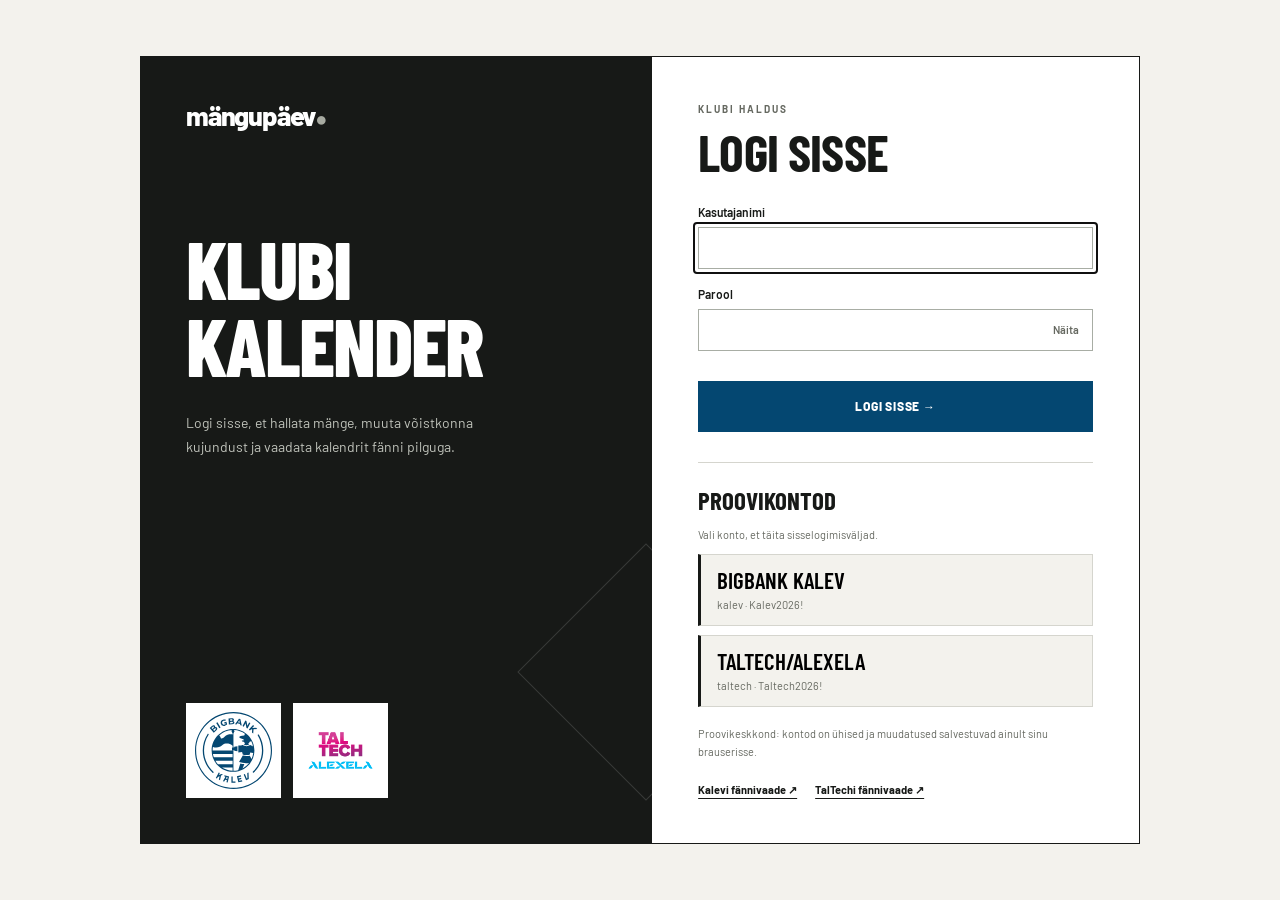
==== commit 49cfd770: "Refine display typography after browser review" ====
--- a/login.html
+++ b/login.html
@@ -1,3 +1,3 @@
 <!doctype html>
-<html lang="et"><head><meta charset="utf-8"><meta name="viewport" content="width=device-width,initial-scale=1"><title>Logi sisse · mängupäev</title><link rel="stylesheet" href="style.css?v=20261117-sport"></head>
-<body class="login-page"><div class="login-shell"><section class="login-intro"><a class="brand" href="login.html">mängupäev<span>●</span></a><h1>Klubi kalender</h1><p>Logi sisse, et hallata mänge, muuta võistkonna kujundust ja vaadata kalendrit fänni pilguga.</p><div class="login-clubs"><img src="assets/bigbank-kalev.svg" alt="Bigbank Kalev"><img src="assets/taltech-alexela-blue.webp" alt="TalTech/ALEXELA"></div></section><section class="login-card"><p class="eyebrow">KLUBI HALDUS</p><h2>Logi sisse</h2><form id="loginForm"><label>Kasutajanimi<input name="username" autocomplete="username" required autofocus></label><label>Parool<div class="password-field"><input name="password" type="password" autocomplete="current-password" required><button type="button" id="showPassword" aria-label="Näita parooli">Näita</button></div></label><p id="loginError" role="alert" hidden>Kasutajanimi või parool on vale.</p><button class="primary" type="submit">Logi sisse →</button></form><div class="try-accounts"><h3>Proovikontod</h3><p>Vali konto, et täita sisselogimisväljad.</p><button type="button" data-account="kalev"><b>Bigbank Kalev</b><span>kalev · Kalev2026!</span></button><button type="button" data-account="taltech"><b>TalTech/ALEXELA</b><span>taltech · Taltech2026!</span></button></div><p class="login-note">Proovikeskkond: kontod on ühised ja muudatused salvestuvad ainult sinu brauserisse.</p><div class="fan-links"><a href="index.html?club=kalev">Kalevi fännivaade ↗</a><a href="index.html?club=taltech">TalTechi fännivaade ↗</a></div></section></div><script src="auth.js?v=20261117-sport"></script><script src="login.js?v=20261117-sport"></script></body></html>
+<html lang="et"><head><meta charset="utf-8"><meta name="viewport" content="width=device-width,initial-scale=1"><title>Logi sisse · mängupäev</title><link rel="stylesheet" href="style.css?v=20261117-sport2"></head>
+<body class="login-page"><div class="login-shell"><section class="login-intro"><a class="brand" href="login.html">mängupäev<span>●</span></a><h1>Klubi kalender</h1><p>Logi sisse, et hallata mänge, muuta võistkonna kujundust ja vaadata kalendrit fänni pilguga.</p><div class="login-clubs"><img src="assets/bigbank-kalev.svg" alt="Bigbank Kalev"><img src="assets/taltech-alexela-blue.webp" alt="TalTech/ALEXELA"></div></section><section class="login-card"><p class="eyebrow">KLUBI HALDUS</p><h2>Logi sisse</h2><form id="loginForm"><label>Kasutajanimi<input name="username" autocomplete="username" required autofocus></label><label>Parool<div class="password-field"><input name="password" type="password" autocomplete="current-password" required><button type="button" id="showPassword" aria-label="Näita parooli">Näita</button></div></label><p id="loginError" role="alert" hidden>Kasutajanimi või parool on vale.</p><button class="primary" type="submit">Logi sisse →</button></form><div class="try-accounts"><h3>Proovikontod</h3><p>Vali konto, et täita sisselogimisväljad.</p><button type="button" data-account="kalev"><b>Bigbank Kalev</b><span>kalev · Kalev2026!</span></button><button type="button" data-account="taltech"><b>TalTech/ALEXELA</b><span>taltech · Taltech2026!</span></button></div><p class="login-note">Proovikeskkond: kontod on ühised ja muudatused salvestuvad ainult sinu brauserisse.</p><div class="fan-links"><a href="index.html?club=kalev">Kalevi fännivaade ↗</a><a href="index.html?club=taltech">TalTechi fännivaade ↗</a></div></section></div><script src="auth.js?v=20261117-sport2"></script><script src="login.js?v=20261117-sport2"></script></body></html>
--- a/style.css
+++ b/style.css
@@ -7,3 +7,4 @@
 @media(max-width:760px){aside{flex-wrap:wrap;gap:15px;padding:18px 20px}.brand{font-size:28px}.club{padding:0;border:0;margin-left:auto}.club strong{display:block;font-size:11px}.club-logo{width:30px;height:30px}nav{width:100%;margin:0;border-top:1px solid #ffffff26;padding-top:10px;gap:7px}nav button,.nav-link{font-size:11px;padding:10px}main{padding:0 20px}header{height:48px;font-size:9px}.hero{grid-template-columns:minmax(0,1fr) 145px;padding:30px 25px;gap:20px;min-height:300px}.hero h1{font-size:66px}.hero-logo{width:135px;height:155px;padding:19px}.hero-logo:before{font-size:7px;letter-spacing:1px}.hero p:not(.eyebrow){font-size:12px}.eyebrow{font-size:9px;letter-spacing:1.4px}.hero .primary{font-size:10px;padding:15px}.next-game{grid-template-columns:95px 1fr;padding:20px;gap:16px}.next-game>.outline{grid-column:2;justify-self:start}.next-game .next-title{font-size:25px}.section-heading{margin-top:38px;flex-wrap:wrap}h2{font-size:38px}.section-heading>div:first-child{min-width:180px}.event{gap:16px;flex-wrap:wrap}.event-info{min-width:calc(100% - 100px);flex:1}.event .time{margin-left:86px}.event .outline{margin-left:auto}.date b{font-size:50px}.event-info h3{font-size:27px}.periods{gap:22px}.periods button{font-size:11px}.grid .cell{min-height:100px;padding:6px}.cell button{padding:5px;font-size:9px}.login-shell{grid-template-columns:1fr 1fr}.login-intro{padding:30px}.login-intro h1{font-size:75px;margin-top:80px}.login-card{padding:30px}.login-card h2{font-size:45px}.login-clubs img{width:75px;height:75px}.login-intro p{font-size:13px}}
 @media(max-width:480px){.club strong{display:none}.hero{grid-template-columns:1fr 92px;gap:12px;padding:24px 20px}.hero h1{font-size:53px;letter-spacing:-.8px}.hero-logo{width:90px;height:110px;padding:12px;box-shadow:5px 5px 0 var(--paper)}.hero-logo:before{display:none}.hero .eyebrow{font-size:8px;letter-spacing:1px}.hero .primary{font-size:9px;padding:13px 10px}.hero small{font-size:8px}.hero p:not(.eyebrow){font-size:12px}.next-game{grid-template-columns:75px 1fr;gap:12px;padding:18px 15px}.next-game .next-date{font-size:28px}.next-game .next-title{font-size:23px}.next-game .next-meta{font-size:10px;line-height:1.5}.section-heading{gap:12px}.section-heading>div:first-child{min-width:100%;margin-bottom:4px}h2{font-size:40px}.section-heading .toggle{margin-left:auto}.toggle button{padding:8px 11px}.periods{gap:18px}.periods button{font-size:10px}.event{padding:20px 14px}.event .time{margin-left:82px}.event-info h3{font-size:25px}.event .outline{font-size:9px;padding:12px}.game-facts{font-size:10px}.meta{font-size:11px}.date{min-width:65px;padding-right:14px}.date span{font-size:9px}.login-page{padding:16px}.login-shell{grid-template-columns:1fr}.login-intro{padding:28px}.login-intro h1{font-size:70px;margin-top:35px;max-width:none}.login-intro p{margin:20px 0 0;max-width:none}.login-clubs{padding-top:25px}.login-clubs img{width:62px;height:62px}.login-card{padding:28px}.login-card h2{font-size:46px}dialog{padding:24px}.weekday{padding:9px 0}.cell{font-size:20px}.grid .cell{min-height:85px;padding:4px}.cell button{font-size:8px;padding:3px}}
 @media(prefers-reduced-motion:reduce){button{transition:none}}
+.brand{font-family:'Barlow',Arial,sans-serif;font-size:27px;font-weight:800;letter-spacing:-1.2px}.login-intro h1{font-size:82px;max-width:100%;overflow-wrap:normal;line-height:.94}@media(max-width:760px){.login-intro h1{font-size:64px}}@media(max-width:480px){.login-intro h1{font-size:65px}.brand{font-size:25px}}
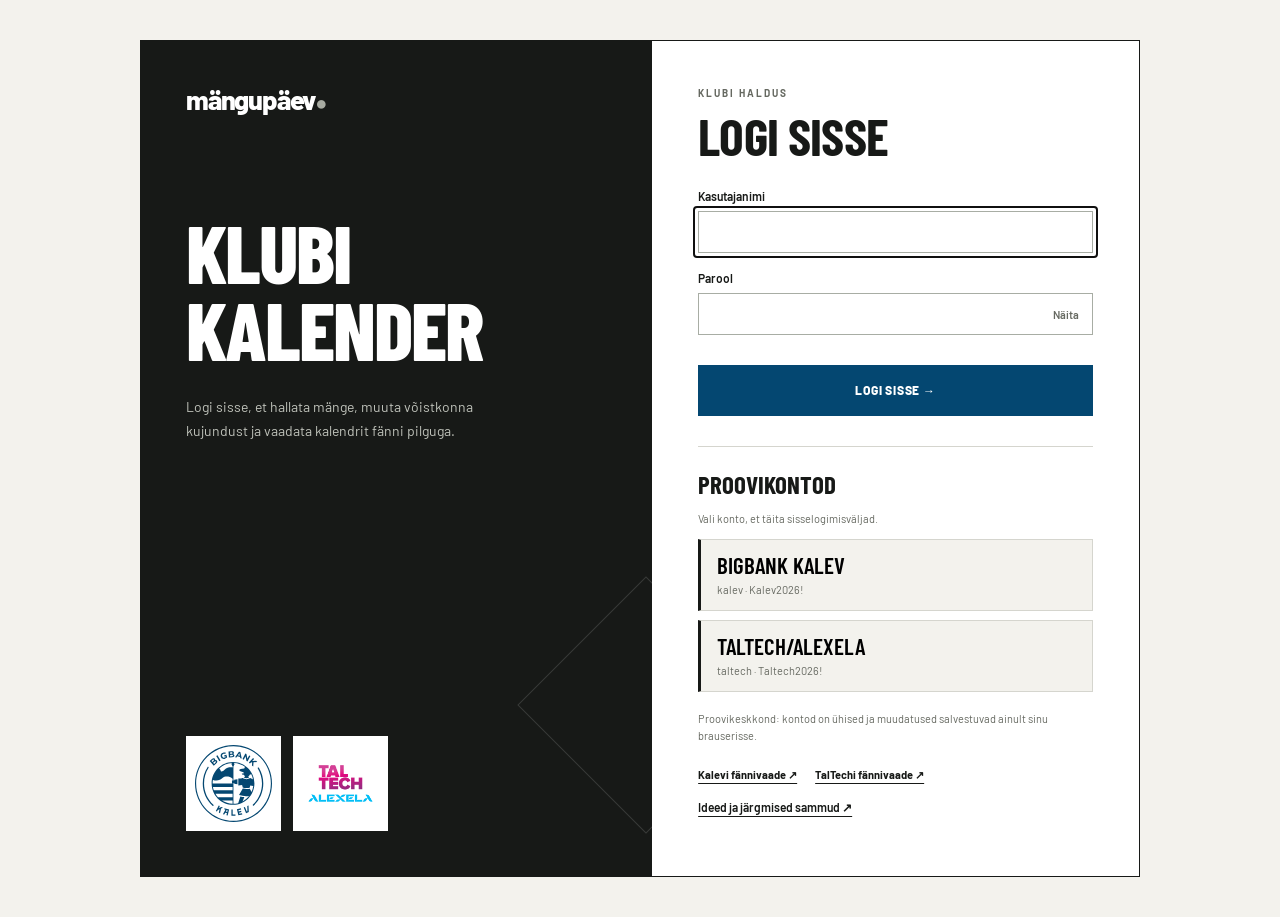
==== commit 658b037d: "Add game details, public club slugs and client discussion roadmap" ====
--- a/login.html
+++ b/login.html
@@ -1,3 +1,3 @@
 <!doctype html>
-<html lang="et"><head><meta charset="utf-8"><meta name="viewport" content="width=device-width,initial-scale=1"><title>Logi sisse · mängupäev</title><link rel="stylesheet" href="style.css?v=20261117-sport2"></head>
-<body class="login-page"><div class="login-shell"><section class="login-intro"><a class="brand" href="login.html">mängupäev<span>●</span></a><h1>Klubi kalender</h1><p>Logi sisse, et hallata mänge, muuta võistkonna kujundust ja vaadata kalendrit fänni pilguga.</p><div class="login-clubs"><img src="assets/bigbank-kalev.svg" alt="Bigbank Kalev"><img src="assets/taltech-alexela-blue.webp" alt="TalTech/ALEXELA"></div></section><section class="login-card"><p class="eyebrow">KLUBI HALDUS</p><h2>Logi sisse</h2><form id="loginForm"><label>Kasutajanimi<input name="username" autocomplete="username" required autofocus></label><label>Parool<div class="password-field"><input name="password" type="password" autocomplete="current-password" required><button type="button" id="showPassword" aria-label="Näita parooli">Näita</button></div></label><p id="loginError" role="alert" hidden>Kasutajanimi või parool on vale.</p><button class="primary" type="submit">Logi sisse →</button></form><div class="try-accounts"><h3>Proovikontod</h3><p>Vali konto, et täita sisselogimisväljad.</p><button type="button" data-account="kalev"><b>Bigbank Kalev</b><span>kalev · Kalev2026!</span></button><button type="button" data-account="taltech"><b>TalTech/ALEXELA</b><span>taltech · Taltech2026!</span></button></div><p class="login-note">Proovikeskkond: kontod on ühised ja muudatused salvestuvad ainult sinu brauserisse.</p><div class="fan-links"><a href="index.html?club=kalev">Kalevi fännivaade ↗</a><a href="index.html?club=taltech">TalTechi fännivaade ↗</a></div></section></div><script src="auth.js?v=20261117-sport2"></script><script src="login.js?v=20261117-sport2"></script></body></html>
+<html lang="et"><head><meta charset="utf-8"><meta name="viewport" content="width=device-width,initial-scale=1"><title>Logi sisse · mängupäev</title><link rel="stylesheet" href="style.css?v=20261117-details"></head>
+<body class="login-page"><div class="login-shell"><section class="login-intro"><a class="brand" href="login.html">mängupäev<span>●</span></a><h1>Klubi kalender</h1><p>Logi sisse, et hallata mänge, muuta võistkonna kujundust ja vaadata kalendrit fänni pilguga.</p><div class="login-clubs"><img src="assets/bigbank-kalev.svg" alt="Bigbank Kalev"><img src="assets/taltech-alexela-blue.webp" alt="TalTech/ALEXELA"></div></section><section class="login-card"><p class="eyebrow">KLUBI HALDUS</p><h2>Logi sisse</h2><form id="loginForm"><label>Kasutajanimi<input name="username" autocomplete="username" required autofocus></label><label>Parool<div class="password-field"><input name="password" type="password" autocomplete="current-password" required><button type="button" id="showPassword" aria-label="Näita parooli">Näita</button></div></label><p id="loginError" role="alert" hidden>Kasutajanimi või parool on vale.</p><button class="primary" type="submit">Logi sisse →</button></form><div class="try-accounts"><h3>Proovikontod</h3><p>Vali konto, et täita sisselogimisväljad.</p><button type="button" data-account="kalev"><b>Bigbank Kalev</b><span>kalev · Kalev2026!</span></button><button type="button" data-account="taltech"><b>TalTech/ALEXELA</b><span>taltech · Taltech2026!</span></button></div><p class="login-note">Proovikeskkond: kontod on ühised ja muudatused salvestuvad ainult sinu brauserisse.</p><div class="fan-links"><a href="index.html?club=kalev">Kalevi fännivaade ↗</a><a href="index.html?club=taltech">TalTechi fännivaade ↗</a></div><p><a class="ideas-link" href="ideas.html">Ideed ja järgmised sammud ↗</a></p></section></div><script src="auth.js?v=20261117-details"></script><script src="login.js?v=20261117-details"></script></body></html>
--- a/style.css
+++ b/style.css
@@ -8,3 +8,6 @@
 @media(max-width:480px){.club strong{display:none}.hero{grid-template-columns:1fr 92px;gap:12px;padding:24px 20px}.hero h1{font-size:53px;letter-spacing:-.8px}.hero-logo{width:90px;height:110px;padding:12px;box-shadow:5px 5px 0 var(--paper)}.hero-logo:before{display:none}.hero .eyebrow{font-size:8px;letter-spacing:1px}.hero .primary{font-size:9px;padding:13px 10px}.hero small{font-size:8px}.hero p:not(.eyebrow){font-size:12px}.next-game{grid-template-columns:75px 1fr;gap:12px;padding:18px 15px}.next-game .next-date{font-size:28px}.next-game .next-title{font-size:23px}.next-game .next-meta{font-size:10px;line-height:1.5}.section-heading{gap:12px}.section-heading>div:first-child{min-width:100%;margin-bottom:4px}h2{font-size:40px}.section-heading .toggle{margin-left:auto}.toggle button{padding:8px 11px}.periods{gap:18px}.periods button{font-size:10px}.event{padding:20px 14px}.event .time{margin-left:82px}.event-info h3{font-size:25px}.event .outline{font-size:9px;padding:12px}.game-facts{font-size:10px}.meta{font-size:11px}.date{min-width:65px;padding-right:14px}.date span{font-size:9px}.login-page{padding:16px}.login-shell{grid-template-columns:1fr}.login-intro{padding:28px}.login-intro h1{font-size:70px;margin-top:35px;max-width:none}.login-intro p{margin:20px 0 0;max-width:none}.login-clubs{padding-top:25px}.login-clubs img{width:62px;height:62px}.login-card{padding:28px}.login-card h2{font-size:46px}dialog{padding:24px}.weekday{padding:9px 0}.cell{font-size:20px}.grid .cell{min-height:85px;padding:4px}.cell button{font-size:8px;padding:3px}}
 @media(prefers-reduced-motion:reduce){button{transition:none}}
 .brand{font-family:'Barlow',Arial,sans-serif;font-size:27px;font-weight:800;letter-spacing:-1.2px}.login-intro h1{font-size:82px;max-width:100%;overflow-wrap:normal;line-height:.94}@media(max-width:760px){.login-intro h1{font-size:64px}}@media(max-width:480px){.login-intro h1{font-size:65px}.brand{font-size:25px}}
+/* Keep the disclosure arrow comfortably inside every select. */
+select{appearance:none;-webkit-appearance:none;padding-right:48px;background-image:url("data:image/svg+xml,%3Csvg xmlns='http://www.w3.org/2000/svg' width='14' height='9' viewBox='0 0 14 9'%3E%3Cpath d='m1 1 6 6 6-6' fill='none' stroke='%23171917' stroke-width='1.5'/%3E%3C/svg%3E");background-repeat:no-repeat;background-position:right 17px center;background-size:14px 9px;min-width:160px}.game-title{background:none;color:inherit;padding:0;text-align:left;font:inherit;text-transform:inherit;line-height:inherit}.game-title span{font:400 19px 'Barlow',sans-serif;margin-left:6px;color:var(--muted)}.game-title:hover{text-decoration:underline;text-decoration-thickness:1px;text-underline-offset:4px}footer a,.ideas-link{font:600 12px 'Barlow',sans-serif;letter-spacing:0;text-underline-offset:4px}.detail-date{font:600 28px var(--display);margin:20px 0}.detail-facts{display:grid;grid-template-columns:150px 1fr;gap:18px;font-size:13px;line-height:1.6}.detail-facts dt{color:var(--muted)}.detail-facts dd{margin:0}.detail-facts a{display:inline-block;margin-top:7px;font-weight:600}.detail-info{border-top:1px solid var(--line);padding-top:18px;margin-top:22px}.detail-info h3{font-size:25px;margin:0}.detail-info p{white-space:pre-wrap;overflow-wrap:anywhere}.detail-ticket{display:inline-block;text-decoration:none;margin:14px 10px 14px 0}#detail{width:620px}#detail h2{padding-right:18px;overflow-wrap:anywhere}#detailCalendar{margin-top:16px}@media(max-width:480px){.detail-facts{grid-template-columns:1fr;gap:7px}.detail-facts dd{margin-bottom:12px}footer{gap:18px;align-items:center}}
+.ideas-page{max-width:1100px}.ideas-intro{border-top:5px solid var(--ink);padding:45px 0 38px}.ideas-intro h1{font-size:clamp(52px,7vw,85px)}.ideas-intro>p:last-child{max-width:650px;font-size:16px;line-height:1.7;color:var(--muted);margin-top:25px}.idea-priority{background:var(--ink);color:white;padding:35px}.idea-priority .eyebrow{color:#bdc7b8}.idea-priority h2{font-size:46px}.idea-priority p:not(.eyebrow){max-width:750px;line-height:1.7;font-size:14px;color:#d8dcd4}.idea-status{display:inline-block;border:1px solid #7b8576;padding:9px 12px;margin-top:8px;font-size:11px}.ideas-heading{margin:45px 0 24px}.ideas-grid{display:grid;grid-template-columns:1fr 1fr;border-left:1px solid var(--line);border-top:1px solid var(--line)}.ideas-grid article{padding:30px;background:white;border-right:1px solid var(--line);border-bottom:1px solid var(--line)}.idea-number{font-size:10px;letter-spacing:1.5px;color:var(--muted);font-weight:700}.ideas-grid h3{font-size:31px;line-height:1.05;margin:18px 0}.ideas-grid p{font-size:14px;line-height:1.7}.idea-question{border-top:1px solid var(--line);padding-top:15px;font-size:12px!important;color:var(--muted)}.ideas-architecture{margin-top:45px;padding-top:30px;border-top:3px solid var(--ink)}.ideas-architecture h2{font-size:40px}.ideas-architecture ol{display:grid;grid-template-columns:1fr 1fr;gap:24px 40px;padding-left:25px;margin:28px 0}.ideas-architecture li{padding-left:7px;font-size:14px}.ideas-architecture p{font-size:14px;line-height:1.7;color:var(--muted)}.idea-sources{font-size:11px;line-height:2;margin-top:20px}@media(max-width:650px){.ideas-grid{grid-template-columns:1fr}.idea-priority{padding:25px}.idea-priority h2{font-size:36px}.ideas-architecture ol{grid-template-columns:1fr}.ideas-intro{padding-top:30px}.ideas-intro h1{font-size:54px}.ideas-heading{font-size:35px}}
